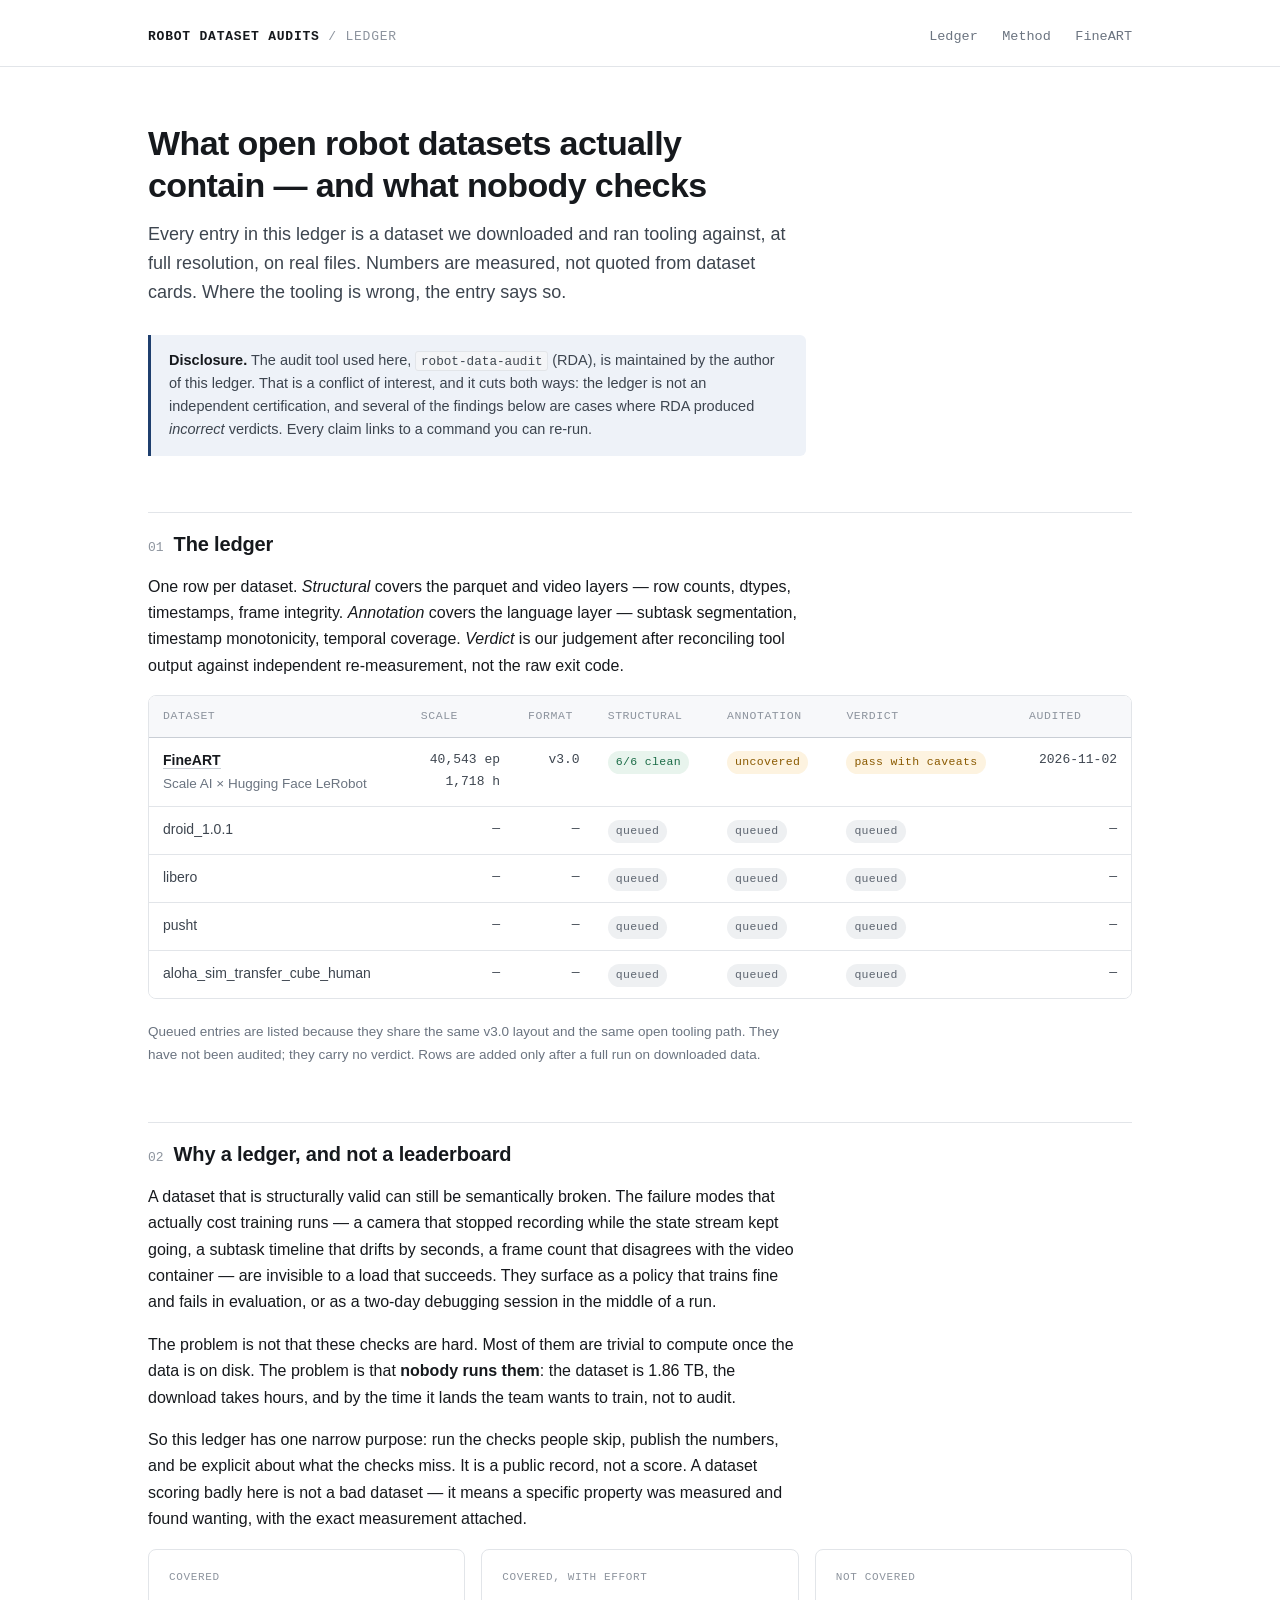
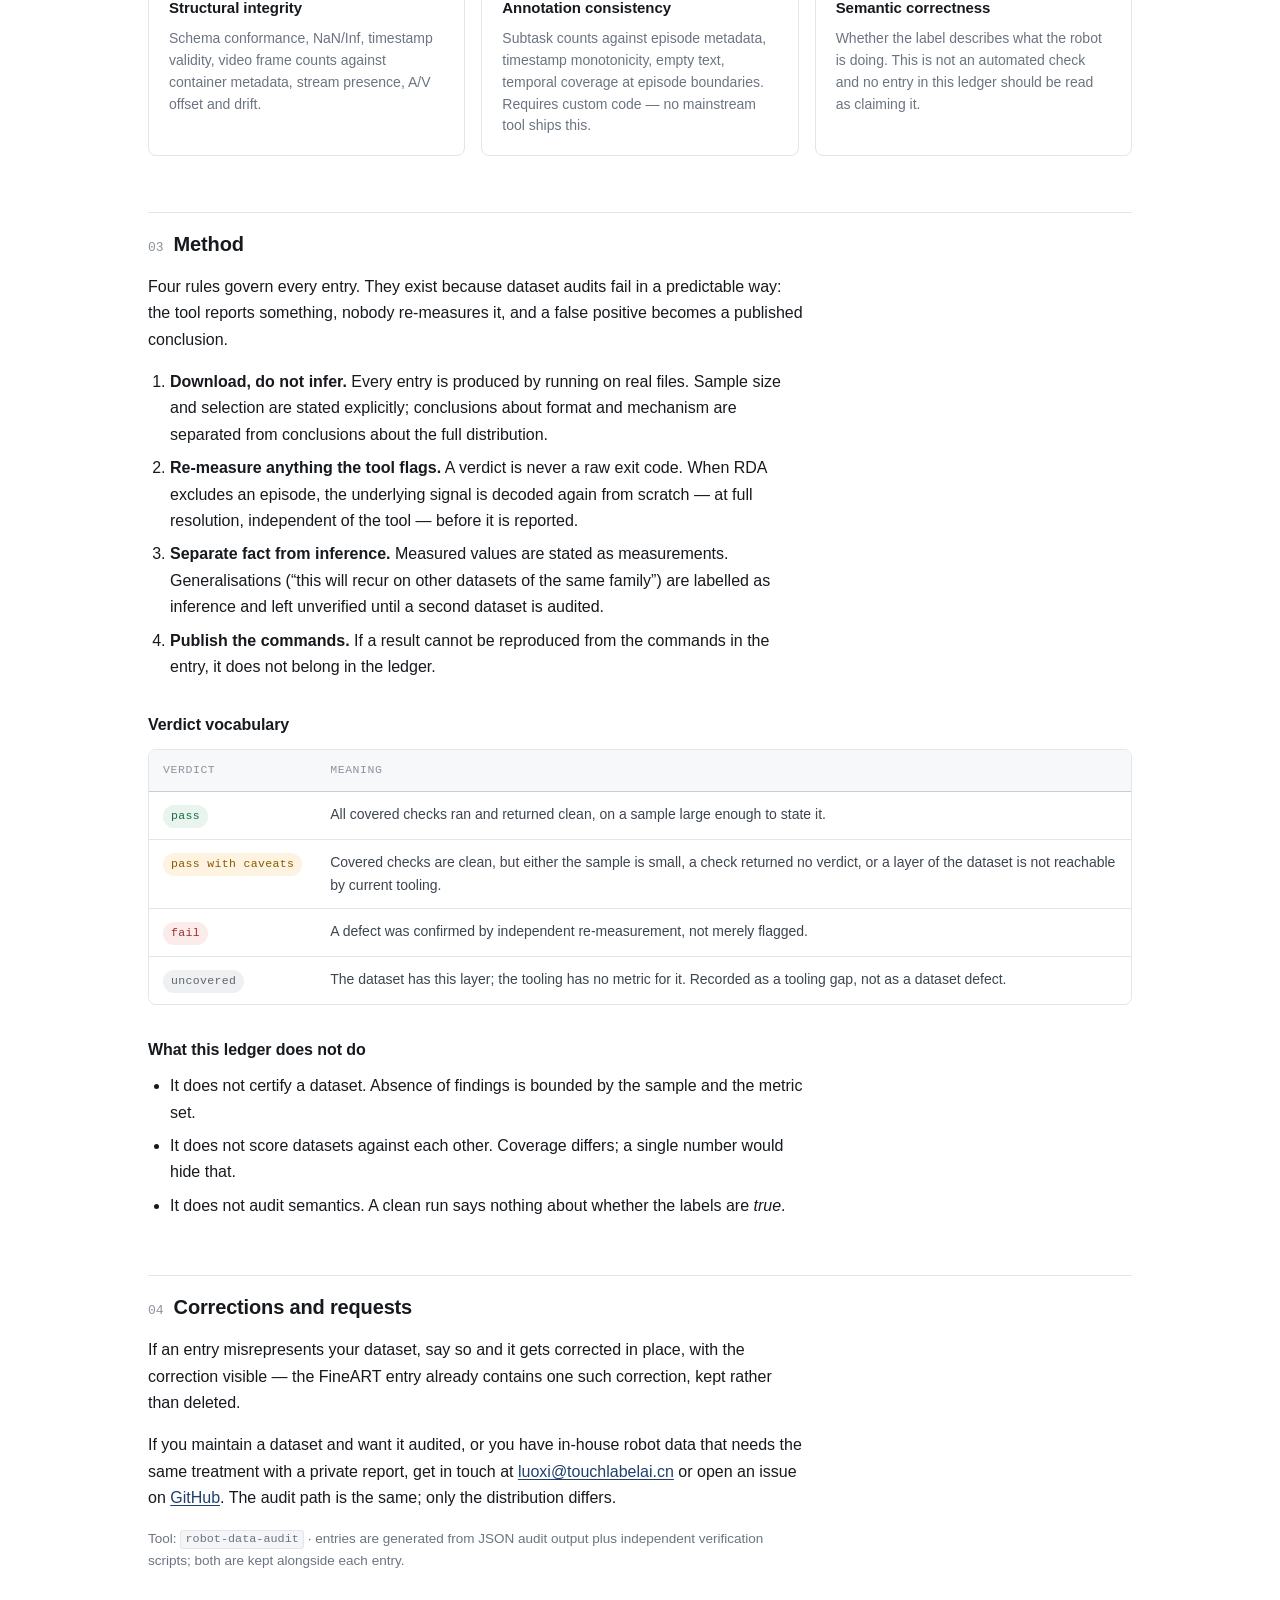
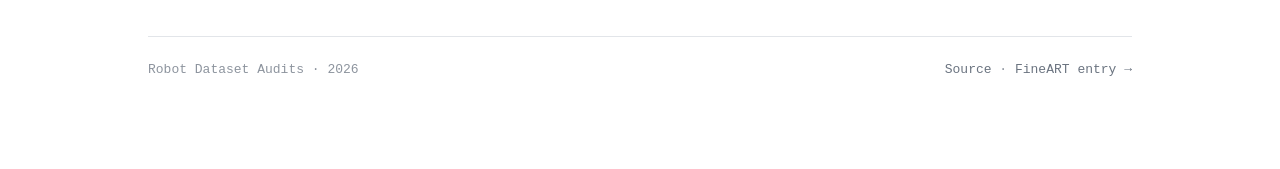
==== index.html @ a702e2f3 "Publish audit ledger with FineART as entry 01 - index.html: ledger index, method, verdict vocabulary" ====
<!DOCTYPE html>
<html lang="en">
<head>
<meta charset="utf-8">
<meta name="viewport" content="width=device-width, initial-scale=1">
<title>Robot Dataset Audits — a quality ledger for open robot-learning datasets</title>
<meta name="description" content="Reproducible audits of open robot-learning datasets: structural integrity, annotation-layer consistency, and what current tooling actually fails to check.">
<link rel="stylesheet" href="assets/style.css">
</head>
<body>

<header class="site">
  <div class="wrap">
    <a class="brand" href="index.html">Robot Dataset Audits <span>/ ledger</span></a>
    <nav class="site">
      <a href="index.html#ledger">Ledger</a>
      <a href="index.html#method">Method</a>
      <a href="datasets/fineart.html">FineART</a>
    </nav>
  </div>
</header>

<main class="wrap">

  <div class="col">
    <h1>What open robot datasets actually contain &mdash; and what nobody checks</h1>

    <p class="lede">
      Every entry in this ledger is a dataset we downloaded and ran tooling against, at full
      resolution, on real files. Numbers are measured, not quoted from dataset cards. Where the
      tooling is wrong, the entry says so.
    </p>
  </div>

  <div class="col">
    <div class="disclosure">
      <b>Disclosure.</b> The audit tool used here, <code>robot-data-audit</code> (RDA), is maintained
      by the author of this ledger. That is a conflict of interest, and it cuts both ways: the
      ledger is not an independent certification, and several of the findings below are cases where
      RDA produced <em>incorrect</em> verdicts. Every claim links to a command you can re-run.
    </div>
  </div>

  <!-- ================= LEDGER ================= -->
  <h2 id="ledger"><span class="num">01</span>The ledger</h2>

  <div class="col">
    <p>
      One row per dataset. <em>Structural</em> covers the parquet and video layers &mdash; row counts,
      dtypes, timestamps, frame integrity. <em>Annotation</em> covers the language layer &mdash;
      subtask segmentation, timestamp monotonicity, temporal coverage. <em>Verdict</em> is our
      judgement after reconciling tool output against independent re-measurement, not the raw
      exit code.
    </p>
  </div>

  <div class="table-scroll">
    <table>
      <thead>
        <tr>
          <th>Dataset</th>
          <th>Scale</th>
          <th>Format</th>
          <th>Structural</th>
          <th>Annotation</th>
          <th>Verdict</th>
          <th>Audited</th>
        </tr>
      </thead>
      <tbody>
        <tr>
          <td><a class="row-link" href="datasets/fineart.html">FineART</a><br><span class="small">Scale AI &times; Hugging Face LeRobot</span></td>
          <td class="num">40,543 ep<br>1,718 h</td>
          <td class="num">v3.0</td>
          <td><span class="pill pass">6/6 clean</span></td>
          <td><span class="pill warn">uncovered</span></td>
          <td><span class="pill warn">pass with caveats</span></td>
          <td class="num">2026-11-02</td>
        </tr>
        <tr>
          <td>droid_1.0.1</td>
          <td class="num">&mdash;</td>
          <td class="num">&mdash;</td>
          <td><span class="pill na">queued</span></td>
          <td><span class="pill na">queued</span></td>
          <td><span class="pill na">queued</span></td>
          <td class="num">&mdash;</td>
        </tr>
        <tr>
          <td>libero</td>
          <td class="num">&mdash;</td>
          <td class="num">&mdash;</td>
          <td><span class="pill na">queued</span></td>
          <td><span class="pill na">queued</span></td>
          <td><span class="pill na">queued</span></td>
          <td class="num">&mdash;</td>
        </tr>
        <tr>
          <td>pusht</td>
          <td class="num">&mdash;</td>
          <td class="num">&mdash;</td>
          <td><span class="pill na">queued</span></td>
          <td><span class="pill na">queued</span></td>
          <td><span class="pill na">queued</span></td>
          <td class="num">&mdash;</td>
        </tr>
        <tr>
          <td>aloha_sim_transfer_cube_human</td>
          <td class="num">&mdash;</td>
          <td class="num">&mdash;</td>
          <td><span class="pill na">queued</span></td>
          <td><span class="pill na">queued</span></td>
          <td><span class="pill na">queued</span></td>
          <td class="num">&mdash;</td>
        </tr>
      </tbody>
    </table>
  </div>

  <div class="col">
    <p class="small">
      Queued entries are listed because they share the same v3.0 layout and the same open tooling
      path. They have not been audited; they carry no verdict. Rows are added only after a full
      run on downloaded data.
    </p>
  </div>

  <!-- ================= WHY ================= -->
  <h2 id="why"><span class="num">02</span>Why a ledger, and not a leaderboard</h2>

  <div class="col">
    <p>
      A dataset that is structurally valid can still be semantically broken. The failure modes that
      actually cost training runs &mdash; a camera that stopped recording while the state stream kept
      going, a subtask timeline that drifts by seconds, a frame count that disagrees with the video
      container &mdash; are invisible to a load that succeeds. They surface as a policy that trains
      fine and fails in evaluation, or as a two-day debugging session in the middle of a run.
    </p>

    <p>
      The problem is not that these checks are hard. Most of them are trivial to compute once the
      data is on disk. The problem is that <strong>nobody runs them</strong>: the dataset is 1.86 TB,
      the download takes hours, and by the time it lands the team wants to train, not to audit.
    </p>

    <p>
      So this ledger has one narrow purpose: run the checks people skip, publish the numbers, and be
      explicit about what the checks miss. It is a public record, not a score. A dataset scoring
      badly here is not a bad dataset &mdash; it means a specific property was measured and found
      wanting, with the exact measurement attached.
    </p>
  </div>

  <div class="grid-cards">
    <div class="card">
      <span class="kicker">Covered</span>
      <h3>Structural integrity</h3>
      <p>Schema conformance, NaN/Inf, timestamp validity, video frame counts against container
        metadata, stream presence, A/V offset and drift.</p>
    </div>
    <div class="card">
      <span class="kicker">Covered, with effort</span>
      <h3>Annotation consistency</h3>
      <p>Subtask counts against episode metadata, timestamp monotonicity, empty text, temporal
        coverage at episode boundaries. Requires custom code &mdash; no mainstream tool ships this.</p>
    </div>
    <div class="card">
      <span class="kicker">Not covered</span>
      <h3>Semantic correctness</h3>
      <p>Whether the label describes what the robot is doing. This is not an automated check and no
        entry in this ledger should be read as claiming it.</p>
    </div>
  </div>

  <!-- ================= METHOD ================= -->
  <h2 id="method"><span class="num">03</span>Method</h2>

  <div class="col">
    <p>
      Four rules govern every entry. They exist because dataset audits fail in a predictable way:
      the tool reports something, nobody re-measures it, and a false positive becomes a published
      conclusion.
    </p>

    <ol>
      <li>
        <strong>Download, do not infer.</strong> Every entry is produced by running on real files.
        Sample size and selection are stated explicitly; conclusions about format and mechanism are
        separated from conclusions about the full distribution.
      </li>
      <li>
        <strong>Re-measure anything the tool flags.</strong> A verdict is never a raw exit code. When
        RDA excludes an episode, the underlying signal is decoded again from scratch &mdash; at full
        resolution, independent of the tool &mdash; before it is reported.
      </li>
      <li>
        <strong>Separate fact from inference.</strong> Measured values are stated as measurements.
        Generalisations (&ldquo;this will recur on other datasets of the same family&rdquo;) are
        labelled as inference and left unverified until a second dataset is audited.
      </li>
      <li>
        <strong>Publish the commands.</strong> If a result cannot be reproduced from the
        commands in the entry, it does not belong in the ledger.
      </li>
    </ol>

    <h3>Verdict vocabulary</h3>
  </div>

  <div class="table-scroll">
    <table>
      <thead>
        <tr><th>Verdict</th><th>Meaning</th></tr>
      </thead>
      <tbody>
        <tr>
          <td><span class="pill pass">pass</span></td>
          <td>All covered checks ran and returned clean, on a sample large enough to state it.</td>
        </tr>
        <tr>
          <td><span class="pill warn">pass with caveats</span></td>
          <td>Covered checks are clean, but either the sample is small, a check returned no verdict,
            or a layer of the dataset is not reachable by current tooling.</td>
        </tr>
        <tr>
          <td><span class="pill fail">fail</span></td>
          <td>A defect was confirmed by independent re-measurement, not merely flagged.</td>
        </tr>
        <tr>
          <td><span class="pill na">uncovered</span></td>
          <td>The dataset has this layer; the tooling has no metric for it. Recorded as a tooling
            gap, not as a dataset defect.</td>
        </tr>
      </tbody>
    </table>
  </div>

  <div class="col">
    <h3>What this ledger does not do</h3>
    <ul>
      <li>It does not certify a dataset. Absence of findings is bounded by the sample and the metric set.</li>
      <li>It does not score datasets against each other. Coverage differs; a single number would hide that.</li>
      <li>It does not audit semantics. A clean run says nothing about whether the labels are <em>true</em>.</li>
    </ul>
  </div>

  <!-- ================= CONTACT ================= -->
  <h2 id="contact"><span class="num">04</span>Corrections and requests</h2>

  <div class="col">
    <p>
      If an entry misrepresents your dataset, say so and it gets corrected in place, with the
      correction visible &mdash; the FineART entry already contains one such correction, kept rather
      than deleted.
    </p>

    <p>
      If you maintain a dataset and want it audited, or you have in-house robot data that needs the
      same treatment with a private report, get in touch at
      <a href="mailto:luoxi@touchlabelai.cn">luoxi@touchlabelai.cn</a> or open an issue on
      <a href="https://github.com/liesliy/rda-audits">GitHub</a>. The audit path is the same; only
      the distribution differs.
    </p>

    <p class="small">
      Tool: <code>robot-data-audit</code> &middot; entries are generated from JSON audit output plus
      independent verification scripts; both are kept alongside each entry.
    </p>
  </div>

  <footer class="site">
    <span>Robot Dataset Audits &middot; 2026</span>
    <span><a href="https://github.com/liesliy/rda-audits">Source</a> &middot; <a href="datasets/fineart.html">FineART entry &rarr;</a></span>
  </footer>

</main>

</body>
</html>
---- assets/style.css ----
/* ============================================================
   Robot Dataset Audits — stylesheet
   Single stylesheet shared by the ledger index and each report.
   ============================================================ */

:root {
  --ink:          #16191d;
  --ink-soft:     #3d454f;
  --muted:        #6b7480;
  --faint:        #8d949e;
  --rule:         #e2e5e9;
  --rule-strong:  #c9ced5;
  --bg:           #ffffff;
  --bg-alt:       #f7f8fa;
  --bg-code:      #f4f5f7;

  --accent:       #1f3f6e;
  --accent-soft:  #eef2f8;

  --pass:         #1a6b46;
  --pass-bg:      #e8f4ed;
  --warn:         #8a5a00;
  --warn-bg:      #fdf3e0;
  --fail:         #9b2c2c;
  --fail-bg:      #fbeceb;
  --na:           #5d6570;
  --na-bg:        #eef0f2;

  --mono: ui-monospace, "SF Mono", "Cascadia Mono", "JetBrains Mono", Menlo, Consolas, monospace;
  --sans: -apple-system, BlinkMacSystemFont, "Segoe UI", "Inter", "Helvetica Neue", Arial, "PingFang SC", "Microsoft YaHei", sans-serif;

  --measure: 74ch;
}

@media (prefers-color-scheme: dark) {
  :root {
    --ink:          #e8eaed;
    --ink-soft:     #c3c8cf;
    --muted:        #949ba5;
    --faint:        #767d87;
    --rule:         #2b3037;
    --rule-strong:  #3a4048;
    --bg:           #121417;
    --bg-alt:       #191c21;
    --bg-code:      #1b1f24;

    --accent:       #8fb2e8;
    --accent-soft:  #1b2430;

    --pass:         #6dc79a;
    --pass-bg:      #16281f;
    --warn:         #e0b263;
    --warn-bg:      #2a2216;
    --fail:         #e88b84;
    --fail-bg:      #2b1a19;
    --na:           #98a0ab;
    --na-bg:        #1e2126;
  }
}

* { box-sizing: border-box; }

html {
  -webkit-text-size-adjust: 100%;
  scroll-behavior: smooth;
}

body {
  margin: 0;
  padding: 0;
  background: var(--bg);
  color: var(--ink);
  font-family: var(--sans);
  font-size: 16px;
  line-height: 1.65;
  -webkit-font-smoothing: antialiased;
  text-rendering: optimizeLegibility;
}

/* ---------- layout ---------- */

.wrap {
  max-width: 1040px;
  margin: 0 auto;
  padding: 0 28px 96px;
}

.col {
  max-width: var(--measure);
}

header.site {
  border-bottom: 1px solid var(--rule);
  margin-bottom: 56px;
  padding: 22px 0 18px;
}

header.site .wrap {
  padding-bottom: 0;
  display: flex;
  align-items: baseline;
  justify-content: space-between;
  gap: 24px;
  flex-wrap: wrap;
}

.brand {
  font-family: var(--mono);
  font-size: 13px;
  letter-spacing: 0.06em;
  text-transform: uppercase;
  color: var(--ink);
  text-decoration: none;
  font-weight: 600;
}

.brand span { color: var(--faint); font-weight: 400; }

nav.site a {
  font-size: 13.5px;
  color: var(--muted);
  text-decoration: none;
  margin-left: 20px;
  font-family: var(--mono);
}

nav.site a:hover { color: var(--accent); }

/* ---------- type ---------- */

h1 {
  font-size: 34px;
  line-height: 1.22;
  letter-spacing: -0.018em;
  font-weight: 650;
  margin: 0 0 14px;
}

h1.report-title { font-size: 30px; }

h2 {
  font-size: 20px;
  line-height: 1.35;
  letter-spacing: -0.008em;
  font-weight: 640;
  margin: 56px 0 16px;
  padding-top: 18px;
  border-top: 1px solid var(--rule);
}

h2 .num {
  font-family: var(--mono);
  font-size: 13px;
  color: var(--faint);
  font-weight: 400;
  margin-right: 10px;
  letter-spacing: 0;
}

h3 {
  font-size: 16px;
  font-weight: 640;
  margin: 32px 0 10px;
  letter-spacing: -0.004em;
}

p { margin: 0 0 16px; }

p.lede {
  font-size: 18px;
  line-height: 1.6;
  color: var(--ink-soft);
  margin-bottom: 28px;
}

a { color: var(--accent); text-decoration-thickness: 1px; text-underline-offset: 2px; }
a:hover { text-decoration: none; }

strong { font-weight: 640; }

em { font-style: italic; }

code {
  font-family: var(--mono);
  font-size: 0.875em;
  background: var(--bg-code);
  padding: 0.12em 0.36em;
  border-radius: 3px;
  border: 1px solid var(--rule);
}

pre {
  background: var(--bg-code);
  border: 1px solid var(--rule);
  border-radius: 6px;
  padding: 16px 18px;
  overflow-x: auto;
  font-size: 13px;
  line-height: 1.6;
  margin: 0 0 20px;
}

pre code {
  background: none;
  border: 0;
  padding: 0;
  font-size: 13px;
}

pre .c { color: var(--faint); }

/* ---------- meta block ---------- */

.meta {
  border: 1px solid var(--rule);
  border-radius: 8px;
  padding: 6px 20px;
  margin: 0 0 36px;
  background: var(--bg-alt);
}

.meta dl {
  display: grid;
  grid-template-columns: 148px 1fr;
  gap: 0;
  margin: 0;
}

.meta dt {
  font-family: var(--mono);
  font-size: 12px;
  letter-spacing: 0.03em;
  text-transform: uppercase;
  color: var(--faint);
  padding: 9px 0;
  border-top: 1px solid var(--rule);
}

.meta dd {
  margin: 0;
  padding: 9px 0;
  font-size: 14.5px;
  border-top: 1px solid var(--rule);
  color: var(--ink-soft);
}

.meta dt:first-of-type, .meta dd:first-of-type { border-top: 0; }

/* ---------- disclosure ---------- */

.disclosure {
  border-left: 3px solid var(--accent);
  background: var(--accent-soft);
  padding: 14px 18px;
  margin: 0 0 32px;
  font-size: 14.5px;
  line-height: 1.6;
  color: var(--ink-soft);
  border-radius: 0 6px 6px 0;
}

.disclosure b { color: var(--ink); }

/* ---------- tables ---------- */

.table-scroll {
  overflow-x: auto;
  margin: 0 0 22px;
  border: 1px solid var(--rule);
  border-radius: 8px;
}

table {
  width: 100%;
  border-collapse: collapse;
  font-size: 14px;
  font-variant-numeric: tabular-nums;
  background: var(--bg);
}

thead th {
  text-align: left;
  font-family: var(--mono);
  font-size: 11.5px;
  letter-spacing: 0.05em;
  text-transform: uppercase;
  color: var(--faint);
  font-weight: 500;
  padding: 11px 14px;
  border-bottom: 1px solid var(--rule-strong);
  background: var(--bg-alt);
  white-space: nowrap;
}

tbody td {
  padding: 11px 14px;
  border-bottom: 1px solid var(--rule);
  vertical-align: top;
  color: var(--ink-soft);
}

tbody tr:last-child td { border-bottom: 0; }

tbody tr:hover td { background: var(--bg-alt); }

td.num, th.num { text-align: right; font-family: var(--mono); font-size: 13px; }

td strong { color: var(--ink); }

/* ---------- status pills ---------- */

.pill {
  display: inline-block;
  font-family: var(--mono);
  font-size: 11.5px;
  letter-spacing: 0.03em;
  padding: 2px 8px;
  border-radius: 20px;
  white-space: nowrap;
  font-weight: 500;
}

.pill.pass { color: var(--pass); background: var(--pass-bg); }
.pill.warn { color: var(--warn); background: var(--warn-bg); }
.pill.fail { color: var(--fail); background: var(--fail-bg); }
.pill.na   { color: var(--na);   background: var(--na-bg); }

/* ---------- callouts ---------- */

.note {
  border: 1px solid var(--rule);
  border-radius: 8px;
  padding: 18px 20px;
  margin: 0 0 24px;
  background: var(--bg-alt);
  font-size: 14.5px;
  line-height: 1.6;
}

.note > :last-child { margin-bottom: 0; }

.note .label {
  display: block;
  font-family: var(--mono);
  font-size: 11.5px;
  letter-spacing: 0.06em;
  text-transform: uppercase;
  color: var(--faint);
  margin-bottom: 8px;
}

.note.correction {
  border-left: 3px solid var(--warn);
  background: var(--warn-bg);
}

.note.correction .label { color: var(--warn); }

/* ---------- verdict banner ---------- */

.verdict {
  border: 1px solid var(--rule-strong);
  border-radius: 10px;
  padding: 24px 26px;
  margin: 0 0 40px;
  background: var(--bg-alt);
}

.verdict .top {
  display: flex;
  align-items: center;
  gap: 12px;
  margin-bottom: 12px;
  flex-wrap: wrap;
}

.verdict h2 {
  border: 0;
  padding: 0;
  margin: 0;
  font-size: 15px;
  font-weight: 600;
  color: var(--muted);
  font-family: var(--mono);
  text-transform: uppercase;
  letter-spacing: 0.05em;
}

.verdict p {
  margin: 0 0 12px;
  font-size: 16px;
  line-height: 1.6;
}

.verdict p:last-child { margin-bottom: 0; }

/* ---------- ledger index ---------- */

.grid-cards {
  display: grid;
  grid-template-columns: repeat(auto-fit, minmax(280px, 1fr));
  gap: 16px;
  margin: 0 0 28px;
}

.card {
  border: 1px solid var(--rule);
  border-radius: 8px;
  padding: 18px 20px;
  background: var(--bg);
}

.card h3 {
  margin: 0 0 8px;
  font-size: 15px;
}

.card p {
  font-size: 14px;
  color: var(--muted);
  margin: 0;
  line-height: 1.55;
}

.card .kicker {
  font-family: var(--mono);
  font-size: 11px;
  letter-spacing: 0.06em;
  text-transform: uppercase;
  color: var(--faint);
  display: block;
  margin-bottom: 10px;
}

/* ---------- dataset row link ---------- */

a.row-link {
  color: var(--ink);
  font-weight: 600;
  text-decoration: none;
  border-bottom: 1px solid var(--rule-strong);
}

a.row-link:hover { border-bottom-color: var(--accent); color: var(--accent); }

/* ---------- footer ---------- */

footer.site {
  border-top: 1px solid var(--rule);
  margin-top: 64px;
  padding: 22px 0 0;
  font-size: 13px;
  color: var(--faint);
  display: flex;
  justify-content: space-between;
  gap: 20px;
  flex-wrap: wrap;
  font-family: var(--mono);
}

footer.site a { color: var(--muted); text-decoration: none; }
footer.site a:hover { color: var(--accent); }

/* ---------- misc ---------- */

ul, ol { margin: 0 0 18px; padding-left: 22px; }
li { margin-bottom: 7px; }

hr { border: 0; border-top: 1px solid var(--rule); margin: 40px 0; }

.kv {
  font-family: var(--mono);
  font-size: 13.5px;
  color: var(--ink-soft);
}

.small { font-size: 13.5px; color: var(--muted); }

.print-only { display: none; }

@media (max-width: 720px) {
  .wrap { padding: 0 18px 64px; }
  h1 { font-size: 27px; }
  h1.report-title { font-size: 25px; }
  h2 { margin-top: 44px; }
  .meta dl { grid-template-columns: 1fr; }
  .meta dt { border-top: 1px solid var(--rule); padding-bottom: 0; }
  .meta dd { padding-top: 2px; }
  header.site .wrap { padding-bottom: 0; }
}

@media print {
  header.site, footer.site, nav.site { display: none; }
  body { font-size: 11pt; }
  h2 { page-break-after: avoid; }
  .table-scroll { border: 0; }
  table { font-size: 9.5pt; }
  a { color: var(--ink); text-decoration: none; }
}
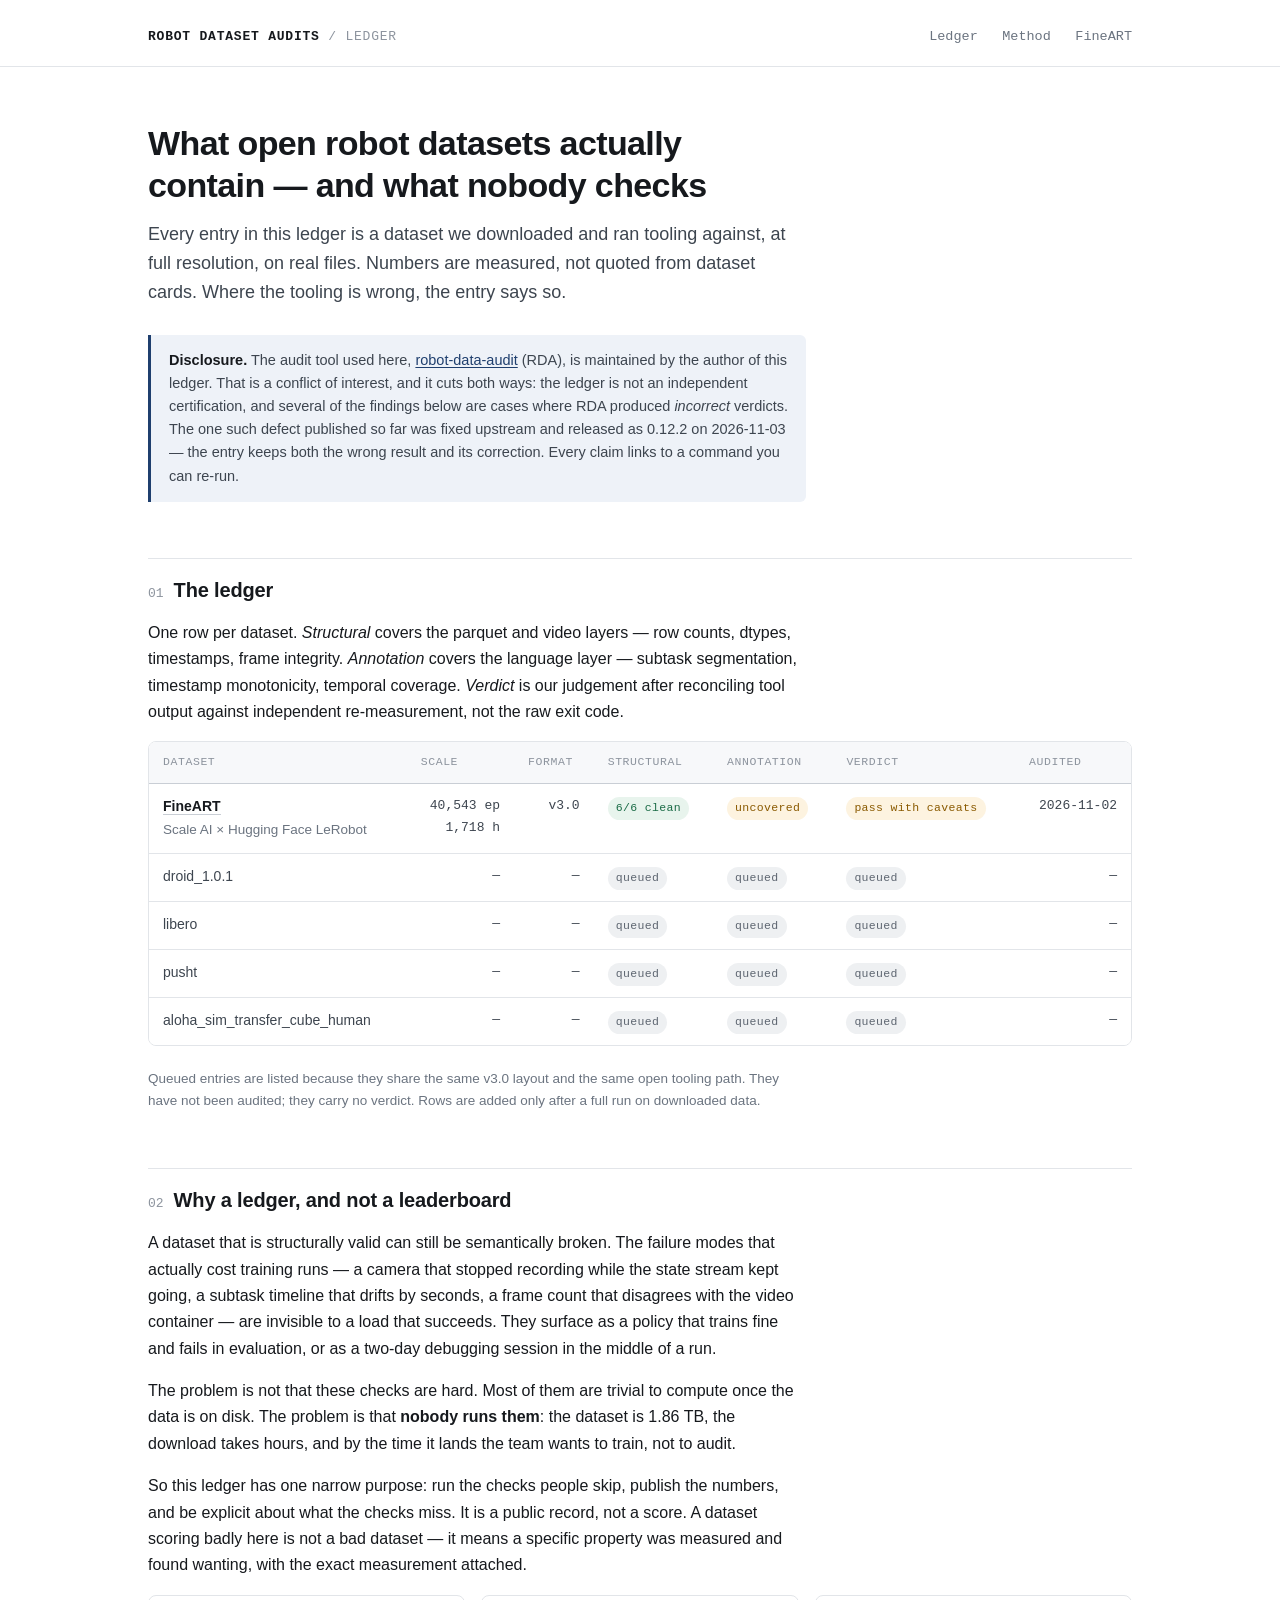
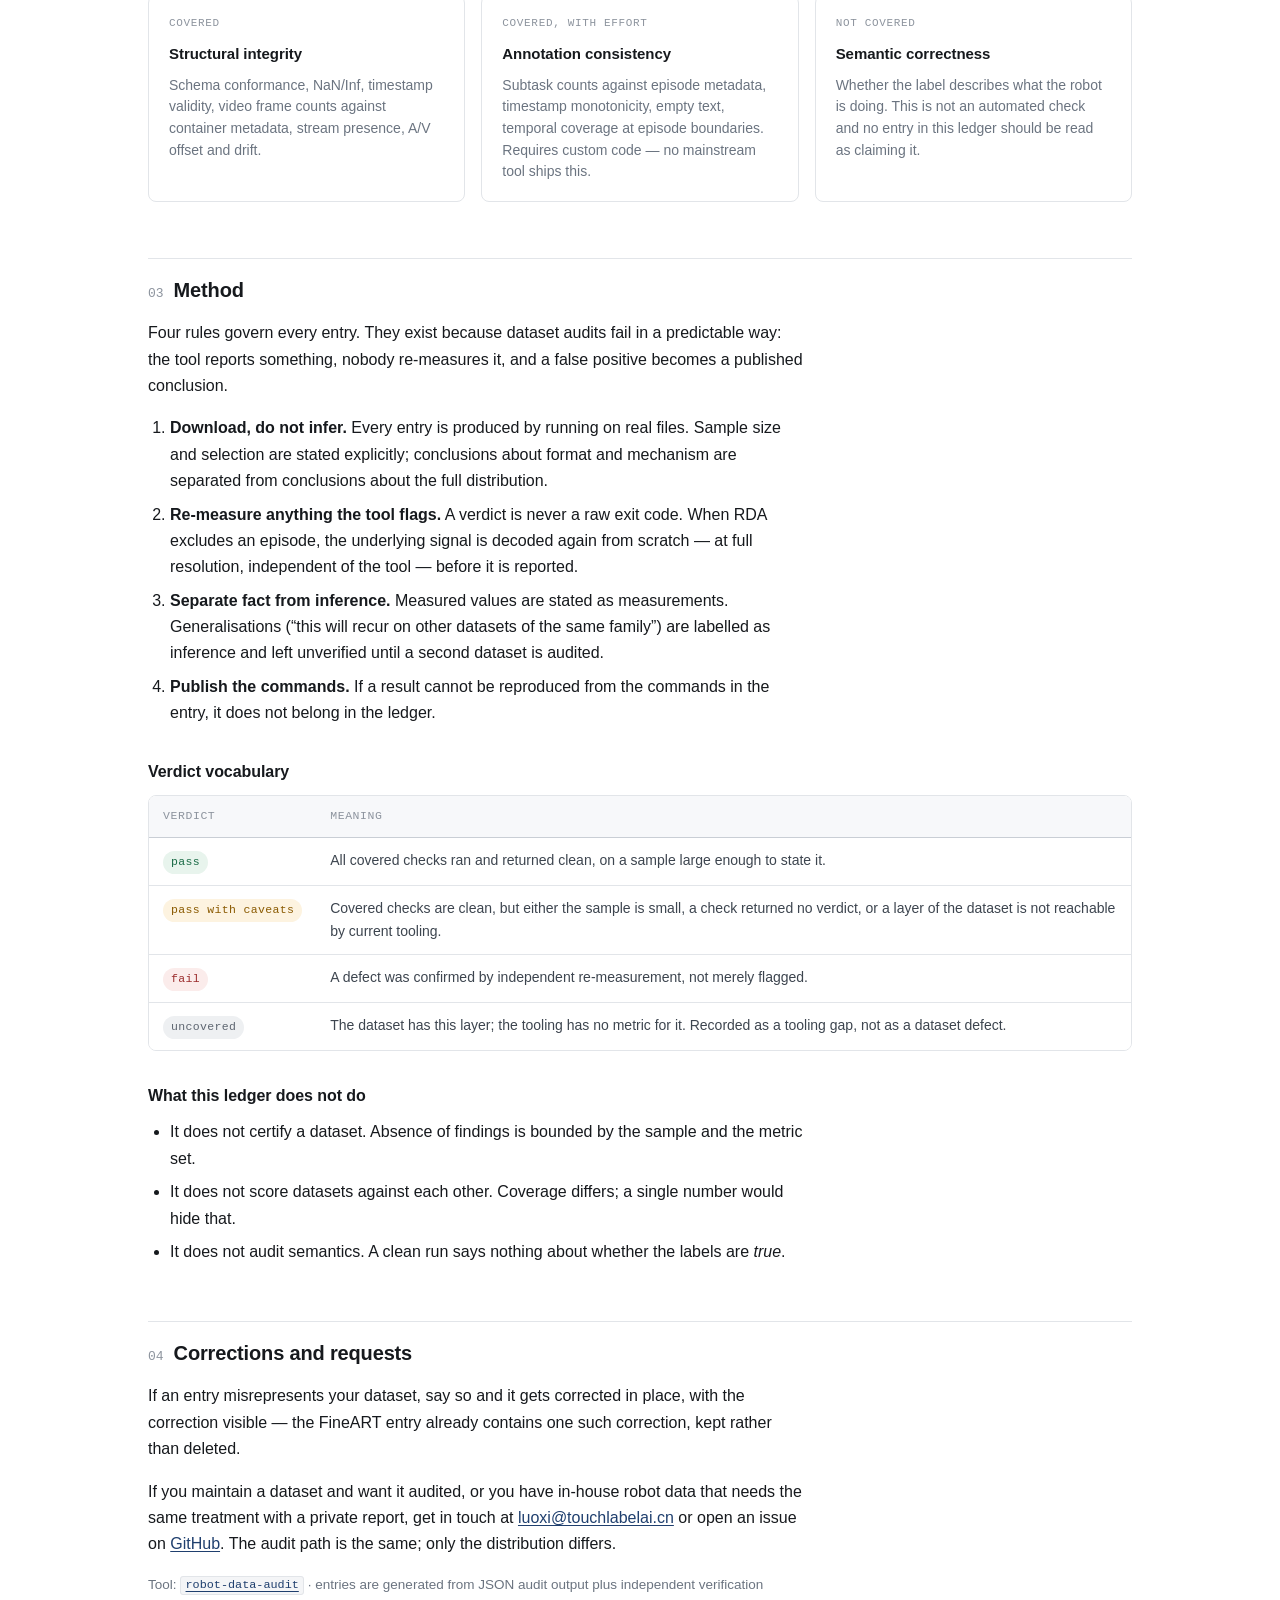
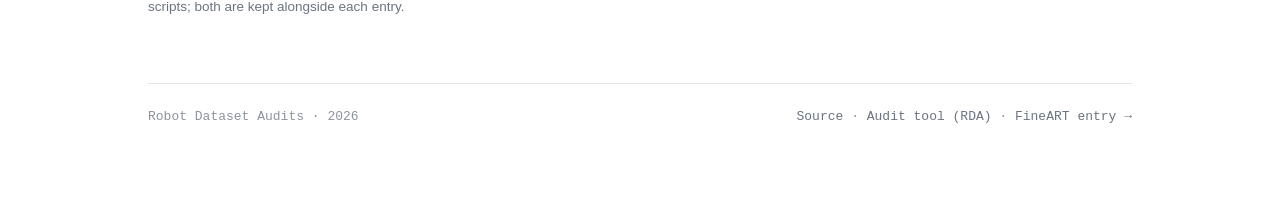
==== commit b534ad35: "Sync ledger with RDA 0.12.2: fix reproduction note, add recheck evidence, link the tool - fineart.ht" ====
--- a/index.html
+++ b/index.html
@@ -5,6 +5,11 @@
 <meta name="viewport" content="width=device-width, initial-scale=1">
 <title>Robot Dataset Audits — a quality ledger for open robot-learning datasets</title>
 <meta name="description" content="Reproducible audits of open robot-learning datasets: structural integrity, annotation-layer consistency, and what current tooling actually fails to check.">
+<meta property="og:type" content="website">
+<meta property="og:url" content="https://liesliy.github.io/rda-audits/">
+<meta property="og:title" content="Robot Dataset Audits — a quality ledger for open robot-learning datasets">
+<meta property="og:description" content="Every entry is a dataset we downloaded and ran tooling against on real files. Numbers are measured, not quoted from dataset cards. Where the tooling is wrong, the entry says so.">
+<meta name="twitter:card" content="summary">
 <link rel="stylesheet" href="assets/style.css">
 </head>
 <body>
@@ -34,10 +39,13 @@
 
   <div class="col">
     <div class="disclosure">
-      <b>Disclosure.</b> The audit tool used here, <code>robot-data-audit</code> (RDA), is maintained
-      by the author of this ledger. That is a conflict of interest, and it cuts both ways: the
-      ledger is not an independent certification, and several of the findings below are cases where
-      RDA produced <em>incorrect</em> verdicts. Every claim links to a command you can re-run.
+      <b>Disclosure.</b> The audit tool used here,
+      <a href="https://github.com/liesliy/rda">robot-data-audit</a> (RDA), is maintained by the author
+      of this ledger. That is a conflict of interest, and it cuts both ways: the ledger is not an
+      independent certification, and several of the findings below are cases where RDA produced
+      <em>incorrect</em> verdicts. The one such defect published so far was fixed upstream and
+      released as 0.12.2 on 2026-11-03 &mdash; the entry keeps both the wrong result and its
+      correction. Every claim links to a command you can re-run.
     </div>
   </div>
 
@@ -263,14 +271,15 @@
     </p>
 
     <p class="small">
-      Tool: <code>robot-data-audit</code> &middot; entries are generated from JSON audit output plus
-      independent verification scripts; both are kept alongside each entry.
+      Tool: <a href="https://pypi.org/project/robot-data-audit/"><code>robot-data-audit</code></a>
+      &middot; entries are generated from JSON audit output plus independent verification scripts;
+      both are kept alongside each entry.
     </p>
   </div>
 
   <footer class="site">
     <span>Robot Dataset Audits &middot; 2026</span>
-    <span><a href="https://github.com/liesliy/rda-audits">Source</a> &middot; <a href="datasets/fineart.html">FineART entry &rarr;</a></span>
+    <span><a href="https://github.com/liesliy/rda-audits">Source</a> &middot; <a href="https://github.com/liesliy/rda">Audit tool (RDA)</a> &middot; <a href="datasets/fineart.html">FineART entry &rarr;</a></span>
   </footer>
 
 </main>
